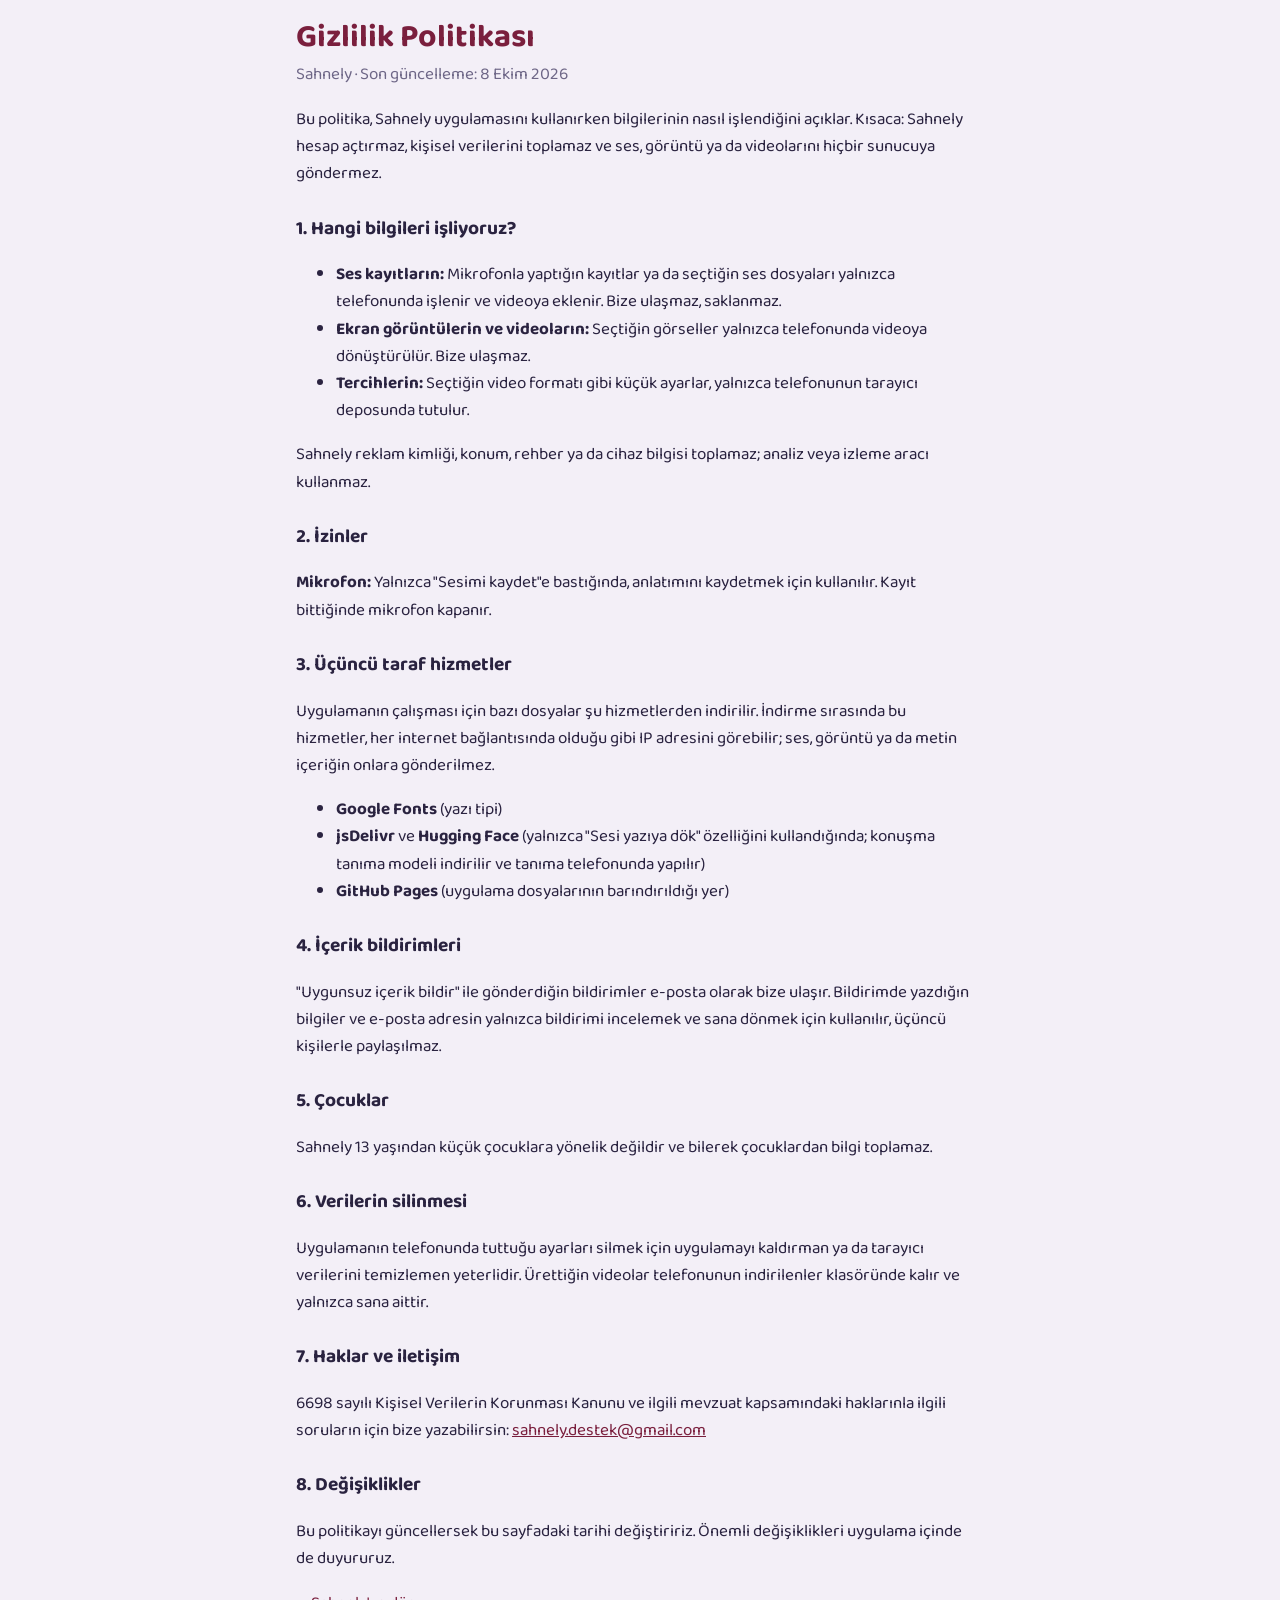
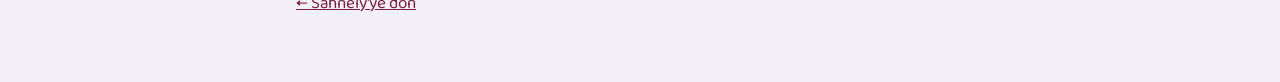
==== gizlilik.html @ 0dedec94 "Add files via upload" ====
<!doctype html>
<html lang="tr"><head><meta charset="utf-8"><meta name="viewport" content="width=device-width, initial-scale=1">
<title>Sahnely Gizlilik Politikası</title>
<link href="https://fonts.googleapis.com/css2?family=Baloo+2:wght@400;700&display=swap" rel="stylesheet"><link rel="stylesheet" href="ortak.css"></head>
<body><main>
<h1>Gizlilik Politikası</h1>
<p class="tarih">Sahnely · Son güncelleme: 8 Ekim 2026</p>

<p>Bu politika, Sahnely uygulamasını kullanırken bilgilerinin nasıl işlendiğini açıklar. Kısaca: Sahnely hesap açtırmaz, kişisel verilerini toplamaz ve ses, görüntü ya da videolarını hiçbir sunucuya göndermez.</p>

<h2>1. Hangi bilgileri işliyoruz?</h2>
<ul>
<li><b>Ses kayıtların:</b> Mikrofonla yaptığın kayıtlar ya da seçtiğin ses dosyaları yalnızca telefonunda işlenir ve videoya eklenir. Bize ulaşmaz, saklanmaz.</li>
<li><b>Ekran görüntülerin ve videoların:</b> Seçtiğin görseller yalnızca telefonunda videoya dönüştürülür. Bize ulaşmaz.</li>
<li><b>Tercihlerin:</b> Seçtiğin video formatı gibi küçük ayarlar, yalnızca telefonunun tarayıcı deposunda tutulur.</li>
</ul>
<p>Sahnely reklam kimliği, konum, rehber ya da cihaz bilgisi toplamaz; analiz veya izleme aracı kullanmaz.</p>

<h2>2. İzinler</h2>
<p><b>Mikrofon:</b> Yalnızca "Sesimi kaydet"e bastığında, anlatımını kaydetmek için kullanılır. Kayıt bittiğinde mikrofon kapanır.</p>

<h2>3. Üçüncü taraf hizmetler</h2>
<p>Uygulamanın çalışması için bazı dosyalar şu hizmetlerden indirilir. İndirme sırasında bu hizmetler, her internet bağlantısında olduğu gibi IP adresini görebilir; ses, görüntü ya da metin içeriğin onlara gönderilmez.</p>
<ul>
<li><b>Google Fonts</b> (yazı tipi)</li>
<li><b>jsDelivr</b> ve <b>Hugging Face</b> (yalnızca "Sesi yazıya dök" özelliğini kullandığında; konuşma tanıma modeli indirilir ve tanıma telefonunda yapılır)</li>
<li><b>GitHub Pages</b> (uygulama dosyalarının barındırıldığı yer)</li>
</ul>

<h2>4. İçerik bildirimleri</h2>
<p>"Uygunsuz içerik bildir" ile gönderdiğin bildirimler e-posta olarak bize ulaşır. Bildirimde yazdığın bilgiler ve e-posta adresin yalnızca bildirimi incelemek ve sana dönmek için kullanılır, üçüncü kişilerle paylaşılmaz.</p>

<h2>5. Çocuklar</h2>
<p>Sahnely 13 yaşından küçük çocuklara yönelik değildir ve bilerek çocuklardan bilgi toplamaz.</p>

<h2>6. Verilerin silinmesi</h2>
<p>Uygulamanın telefonunda tuttuğu ayarları silmek için uygulamayı kaldırman ya da tarayıcı verilerini temizlemen yeterlidir. Ürettiğin videolar telefonunun indirilenler klasöründe kalır ve yalnızca sana aittir.</p>

<h2>7. Haklar ve iletişim</h2>
<p>6698 sayılı Kişisel Verilerin Korunması Kanunu ve ilgili mevzuat kapsamındaki haklarınla ilgili soruların için bize yazabilirsin: <a href="mailto:sahnely.destek@gmail.com">sahnely.destek@gmail.com</a></p>

<h2>8. Değişiklikler</h2>
<p>Bu politikayı güncellersek bu sayfadaki tarihi değiştiririz. Önemli değişiklikleri uygulama içinde de duyururuz.</p>
<p><a href="index.html">← Sahnely'ye dön</a></p>
</main></body></html>
---- ortak.css ----
:root{--bg:#F3EFF7;--panel:#fff;--ink:#2A2340;--muted:#6E6787;--accent:#7A1F3D;--line:#DCD4E8;color-scheme:light dark}
@media (prefers-color-scheme:dark){:root:not([data-theme="light"]){--bg:#1D1B2E;--panel:#282541;--ink:#EDE8F6;--muted:#A9A2C0;--accent:#C2456E;--line:#3A3658}}
:root[data-theme="dark"]{--bg:#1D1B2E;--panel:#282541;--ink:#EDE8F6;--muted:#A9A2C0;--accent:#C2456E;--line:#3A3658}
*{box-sizing:border-box}html,body{margin:0}
body{background:var(--bg);color:var(--ink);font:17px/1.6 "Baloo 2",system-ui,-apple-system,"Segoe UI",Roboto,sans-serif}
main{max-width:720px;margin:0 auto;padding:20px 16px 48px}
h1{color:var(--accent);font-size:2rem;line-height:1.15;margin:0 0 4px}
h2{font-size:1.2rem;margin:26px 0 6px}
p,li{max-width:68ch}
.tarih{color:var(--muted);margin:0 0 18px}
a{color:var(--accent)}
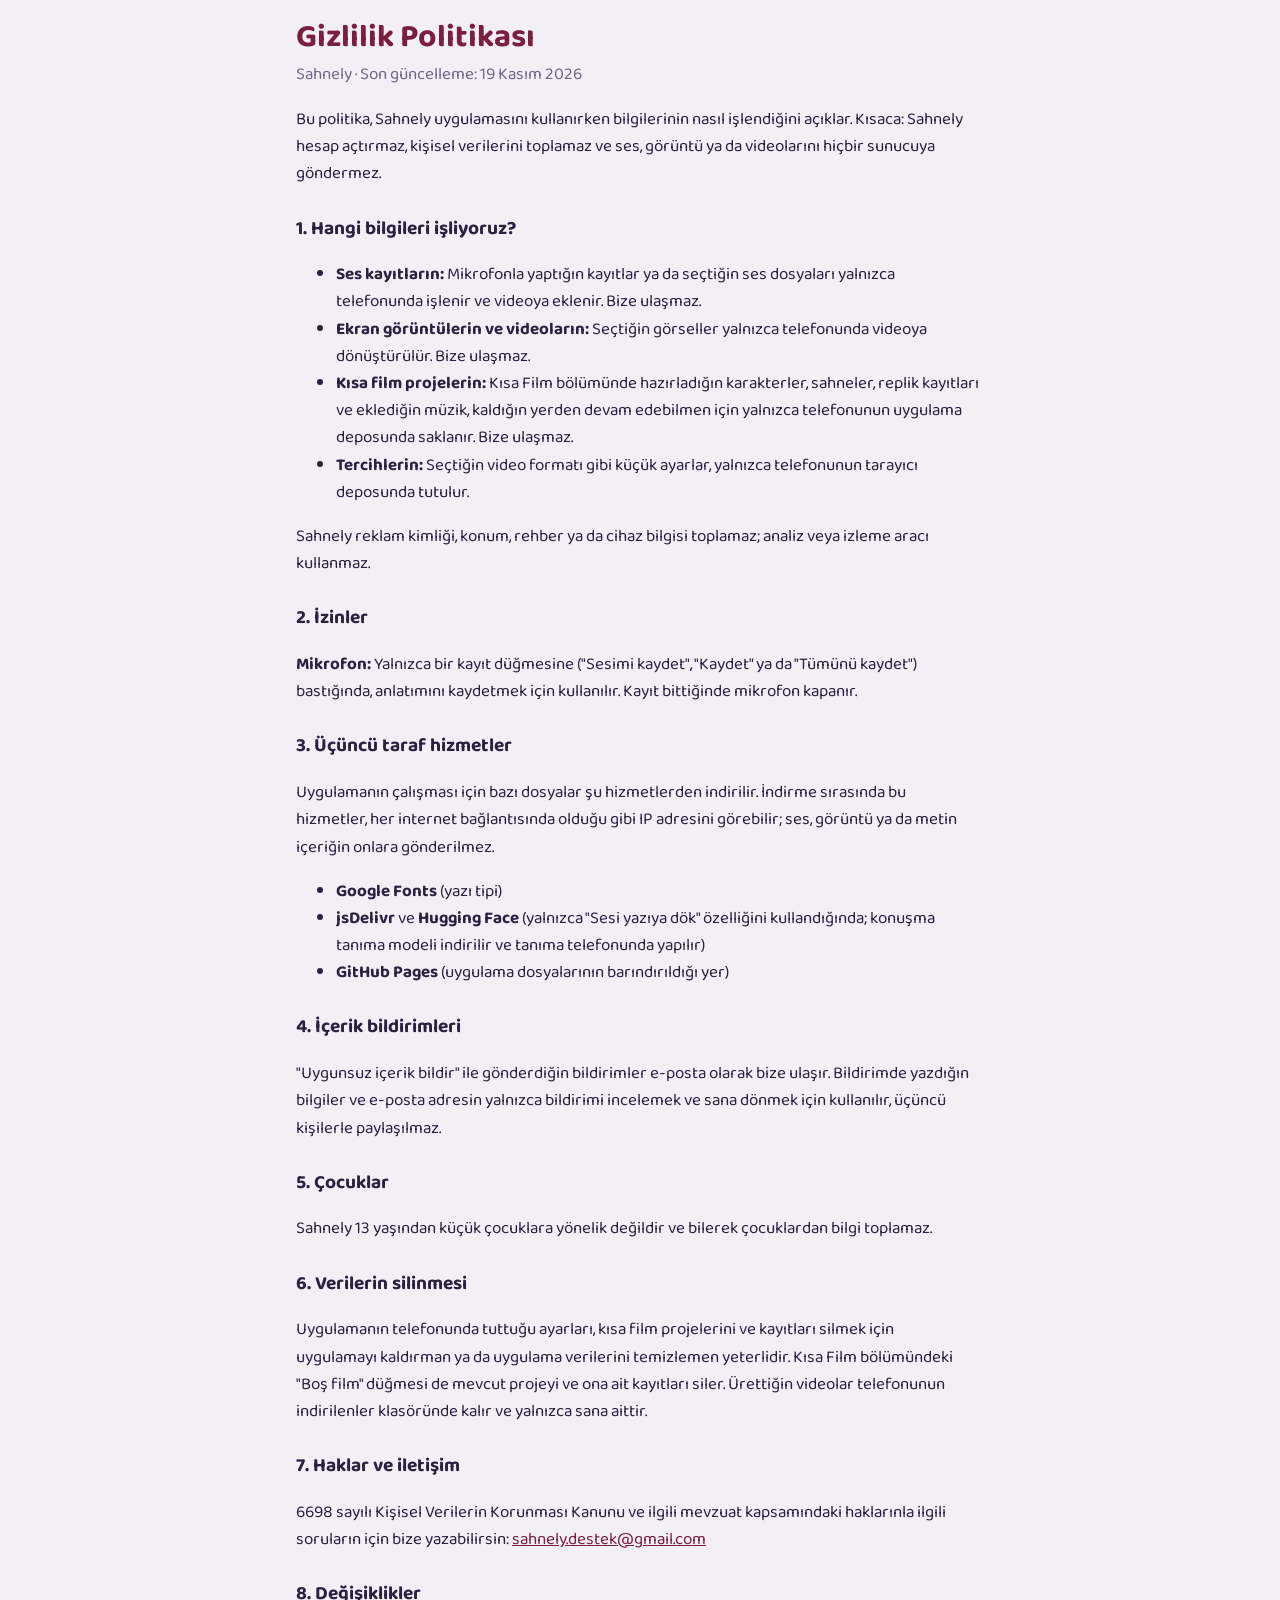
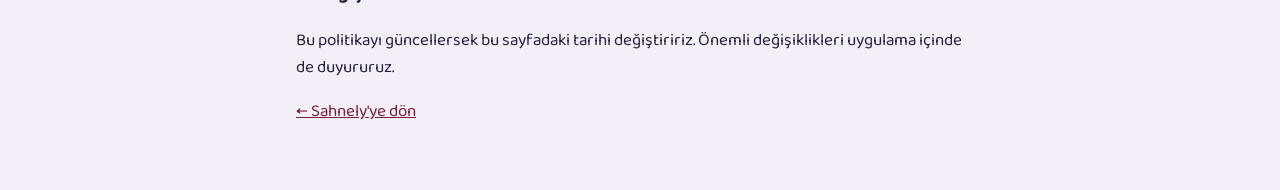
==== commit 8b45599c: "Add files via upload" ====
--- a/gizlilik.html
+++ b/gizlilik.html
@@ -4,20 +4,21 @@
 <link href="https://fonts.googleapis.com/css2?family=Baloo+2:wght@400;700&display=swap" rel="stylesheet"><link rel="stylesheet" href="ortak.css"></head>
 <body><main>
 <h1>Gizlilik Politikası</h1>
-<p class="tarih">Sahnely · Son güncelleme: 8 Ekim 2026</p>
+<p class="tarih">Sahnely · Son güncelleme: 19 Kasım 2026</p>
 
 <p>Bu politika, Sahnely uygulamasını kullanırken bilgilerinin nasıl işlendiğini açıklar. Kısaca: Sahnely hesap açtırmaz, kişisel verilerini toplamaz ve ses, görüntü ya da videolarını hiçbir sunucuya göndermez.</p>
 
 <h2>1. Hangi bilgileri işliyoruz?</h2>
 <ul>
-<li><b>Ses kayıtların:</b> Mikrofonla yaptığın kayıtlar ya da seçtiğin ses dosyaları yalnızca telefonunda işlenir ve videoya eklenir. Bize ulaşmaz, saklanmaz.</li>
+<li><b>Ses kayıtların:</b> Mikrofonla yaptığın kayıtlar ya da seçtiğin ses dosyaları yalnızca telefonunda işlenir ve videoya eklenir. Bize ulaşmaz.</li>
 <li><b>Ekran görüntülerin ve videoların:</b> Seçtiğin görseller yalnızca telefonunda videoya dönüştürülür. Bize ulaşmaz.</li>
+<li><b>Kısa film projelerin:</b> Kısa Film bölümünde hazırladığın karakterler, sahneler, replik kayıtları ve eklediğin müzik, kaldığın yerden devam edebilmen için yalnızca telefonunun uygulama deposunda saklanır. Bize ulaşmaz.</li>
 <li><b>Tercihlerin:</b> Seçtiğin video formatı gibi küçük ayarlar, yalnızca telefonunun tarayıcı deposunda tutulur.</li>
 </ul>
 <p>Sahnely reklam kimliği, konum, rehber ya da cihaz bilgisi toplamaz; analiz veya izleme aracı kullanmaz.</p>
 
 <h2>2. İzinler</h2>
-<p><b>Mikrofon:</b> Yalnızca "Sesimi kaydet"e bastığında, anlatımını kaydetmek için kullanılır. Kayıt bittiğinde mikrofon kapanır.</p>
+<p><b>Mikrofon:</b> Yalnızca bir kayıt düğmesine ("Sesimi kaydet", "Kaydet" ya da "Tümünü kaydet") bastığında, anlatımını kaydetmek için kullanılır. Kayıt bittiğinde mikrofon kapanır.</p>
 
 <h2>3. Üçüncü taraf hizmetler</h2>
 <p>Uygulamanın çalışması için bazı dosyalar şu hizmetlerden indirilir. İndirme sırasında bu hizmetler, her internet bağlantısında olduğu gibi IP adresini görebilir; ses, görüntü ya da metin içeriğin onlara gönderilmez.</p>
@@ -34,7 +35,7 @@
 <p>Sahnely 13 yaşından küçük çocuklara yönelik değildir ve bilerek çocuklardan bilgi toplamaz.</p>
 
 <h2>6. Verilerin silinmesi</h2>
-<p>Uygulamanın telefonunda tuttuğu ayarları silmek için uygulamayı kaldırman ya da tarayıcı verilerini temizlemen yeterlidir. Ürettiğin videolar telefonunun indirilenler klasöründe kalır ve yalnızca sana aittir.</p>
+<p>Uygulamanın telefonunda tuttuğu ayarları, kısa film projelerini ve kayıtları silmek için uygulamayı kaldırman ya da uygulama verilerini temizlemen yeterlidir. Kısa Film bölümündeki "Boş film" düğmesi de mevcut projeyi ve ona ait kayıtları siler. Ürettiğin videolar telefonunun indirilenler klasöründe kalır ve yalnızca sana aittir.</p>
 
 <h2>7. Haklar ve iletişim</h2>
 <p>6698 sayılı Kişisel Verilerin Korunması Kanunu ve ilgili mevzuat kapsamındaki haklarınla ilgili soruların için bize yazabilirsin: <a href="mailto:sahnely.destek@gmail.com">sahnely.destek@gmail.com</a></p>
